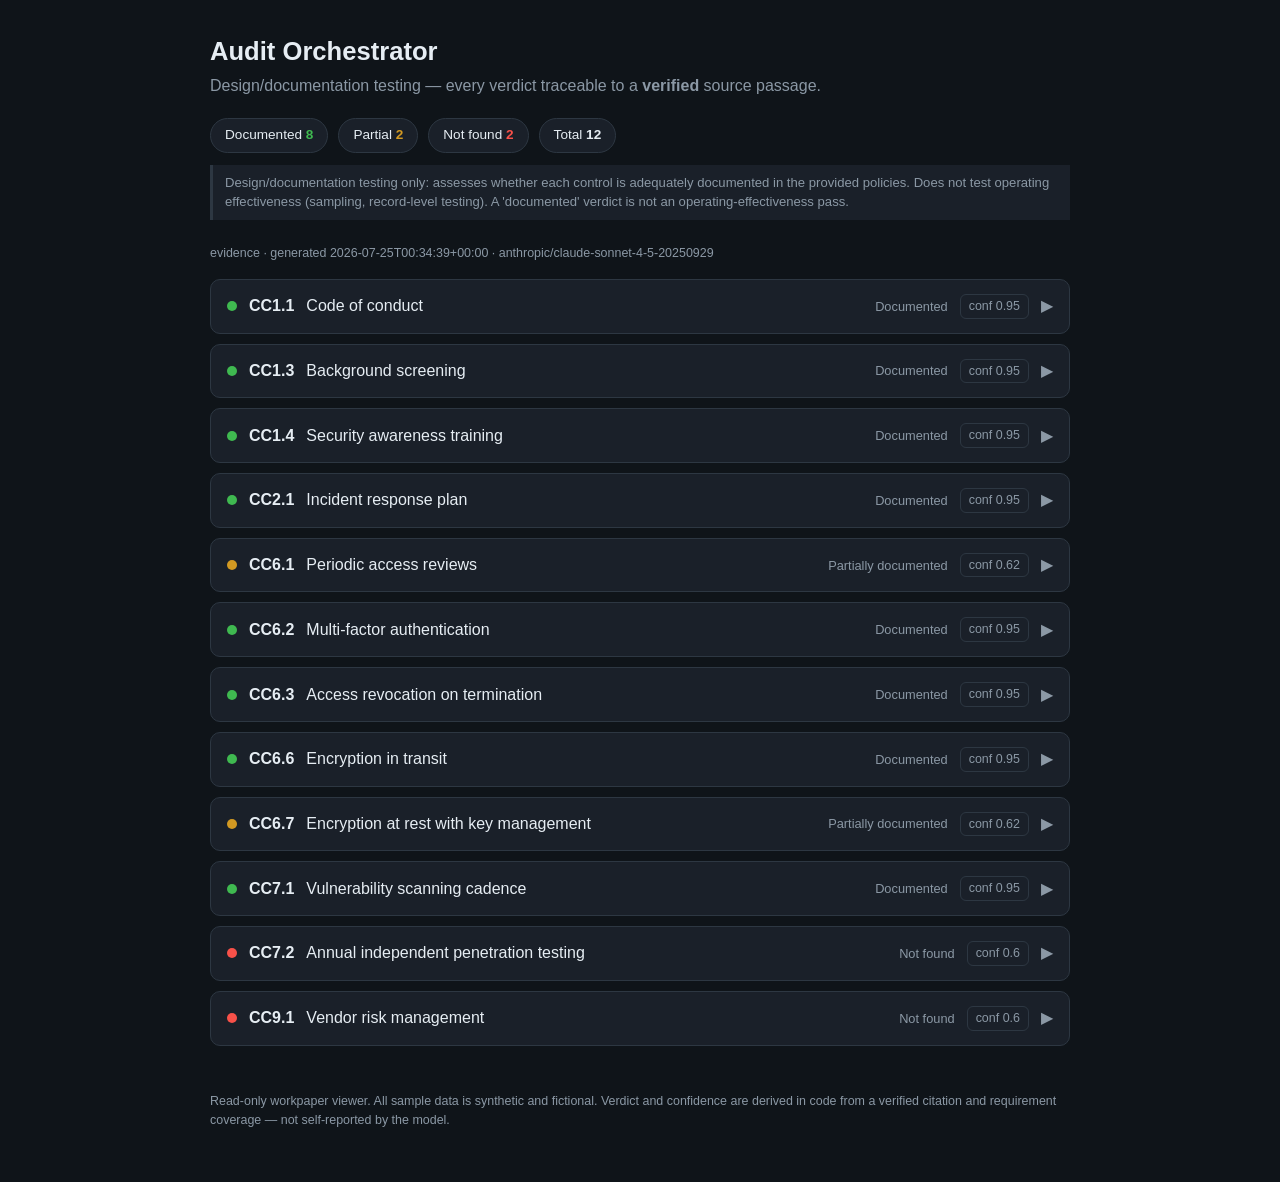
==== viewer/index.html @ 17ad556e "Phase 1: testing-agent core — CLI, workpaper output, and read-only viewer Promote the spike into the" ====
<!DOCTYPE html>
<html lang="en">
<head>
  <meta charset="utf-8" />
  <meta name="viewport" content="width=device-width, initial-scale=1" />
  <title>Audit Orchestrator — Workpaper</title>
  <link rel="stylesheet" href="style.css" />
</head>
<body>
  <header>
    <h1>Audit Orchestrator</h1>
    <p class="tagline">
      Design/documentation testing — every verdict traceable to a
      <strong>verified</strong> source passage.
    </p>
  </header>

  <main id="app">
    <p class="loading">Loading workpaper…</p>
  </main>

  <footer>
    <p>
      Read-only workpaper viewer. All sample data is synthetic and fictional.
      Verdict and confidence are derived in code from a verified citation and
      requirement coverage — not self-reported by the model.
    </p>
  </footer>

  <script src="app.js"></script>
</body>
</html>
---- viewer/style.css ----
:root {
  --bg: #0f1419;
  --panel: #1a2029;
  --panel-2: #222b36;
  --text: #e6edf3;
  --muted: #8b98a5;
  --border: #2d3742;
  --green: #3fb950;
  --amber: #d29922;
  --red: #f85149;
  --accent: #58a6ff;
  --mark: #ffd33d;
}

* { box-sizing: border-box; }

body {
  margin: 0;
  font-family: -apple-system, BlinkMacSystemFont, "Segoe UI", Roboto, Helvetica,
    Arial, sans-serif;
  background: var(--bg);
  color: var(--text);
  line-height: 1.5;
}

header, main, footer {
  max-width: 900px;
  margin: 0 auto;
  padding: 0 20px;
}

header { padding-top: 32px; }
header h1 { margin: 0 0 4px; font-size: 1.6rem; }
.tagline { color: var(--muted); margin: 0 0 8px; }

.summary {
  display: flex;
  gap: 10px;
  flex-wrap: wrap;
  margin: 20px 0 8px;
}
.pill {
  border: 1px solid var(--border);
  border-radius: 999px;
  padding: 6px 14px;
  font-size: 0.85rem;
  background: var(--panel);
}
.pill b { font-variant-numeric: tabular-nums; }
.pill.documented b { color: var(--green); }
.pill.partial b { color: var(--amber); }
.pill.notfound b { color: var(--red); }

.scope-note {
  font-size: 0.82rem;
  color: var(--muted);
  border-left: 3px solid var(--border);
  padding: 8px 12px;
  margin: 12px 0 24px;
  background: var(--panel);
}

.meta { font-size: 0.78rem; color: var(--muted); margin-bottom: 16px; }

.control {
  border: 1px solid var(--border);
  border-radius: 10px;
  margin-bottom: 10px;
  background: var(--panel);
  overflow: hidden;
}
.control-head {
  display: flex;
  align-items: center;
  gap: 12px;
  padding: 14px 16px;
  cursor: pointer;
  user-select: none;
}
.control-head:hover { background: var(--panel-2); }
.dot { width: 10px; height: 10px; border-radius: 50%; flex: none; }
.dot.documented { background: var(--green); }
.dot.partially_documented { background: var(--amber); }
.dot.not_found { background: var(--red); }

.cid { font-weight: 600; font-variant-numeric: tabular-nums; }
.ctitle { flex: 1; color: var(--text); }
.verdict-label { font-size: 0.8rem; color: var(--muted); }
.conf {
  font-size: 0.78rem;
  font-variant-numeric: tabular-nums;
  color: var(--muted);
  border: 1px solid var(--border);
  border-radius: 6px;
  padding: 2px 8px;
}
.chev { color: var(--muted); transition: transform 0.15s; }
.control.open .chev { transform: rotate(90deg); }

.control-body {
  display: none;
  padding: 0 16px 16px;
  border-top: 1px solid var(--border);
}
.control.open .control-body { display: block; }

.field { margin-top: 14px; }
.field .label {
  font-size: 0.72rem;
  text-transform: uppercase;
  letter-spacing: 0.05em;
  color: var(--muted);
  margin-bottom: 4px;
}
.coverage-bar {
  height: 6px;
  border-radius: 3px;
  background: var(--panel-2);
  overflow: hidden;
  max-width: 220px;
}
.coverage-fill { height: 100%; background: var(--accent); }

.evidence-item { margin-top: 10px; }
.evidence-part {
  font-size: 0.8rem;
  color: var(--text);
  margin-bottom: 4px;
}
.evidence-part::before { content: "▸ "; color: var(--accent); }

.citation-box {
  border: 1px solid var(--border);
  border-radius: 8px;
  background: var(--bg);
  margin-top: 6px;
}
.citation-src {
  font-size: 0.78rem;
  color: var(--accent);
  padding: 8px 12px;
  border-bottom: 1px solid var(--border);
}
.doc-render {
  font-size: 0.82rem;
  white-space: pre-wrap;
  padding: 12px;
  max-height: 260px;
  overflow: auto;
  color: var(--muted);
  font-family: ui-monospace, SFMono-Regular, Menlo, monospace;
}
mark {
  background: var(--mark);
  color: #000;
  padding: 1px 2px;
  border-radius: 2px;
}
.rejected {
  color: var(--red);
  font-size: 0.85rem;
  border: 1px dashed var(--red);
  border-radius: 8px;
  padding: 8px 12px;
  margin-top: 6px;
}
.none { color: var(--muted); font-style: italic; }
.loading { color: var(--muted); }
footer { color: var(--muted); font-size: 0.78rem; padding: 24px 20px 40px; }
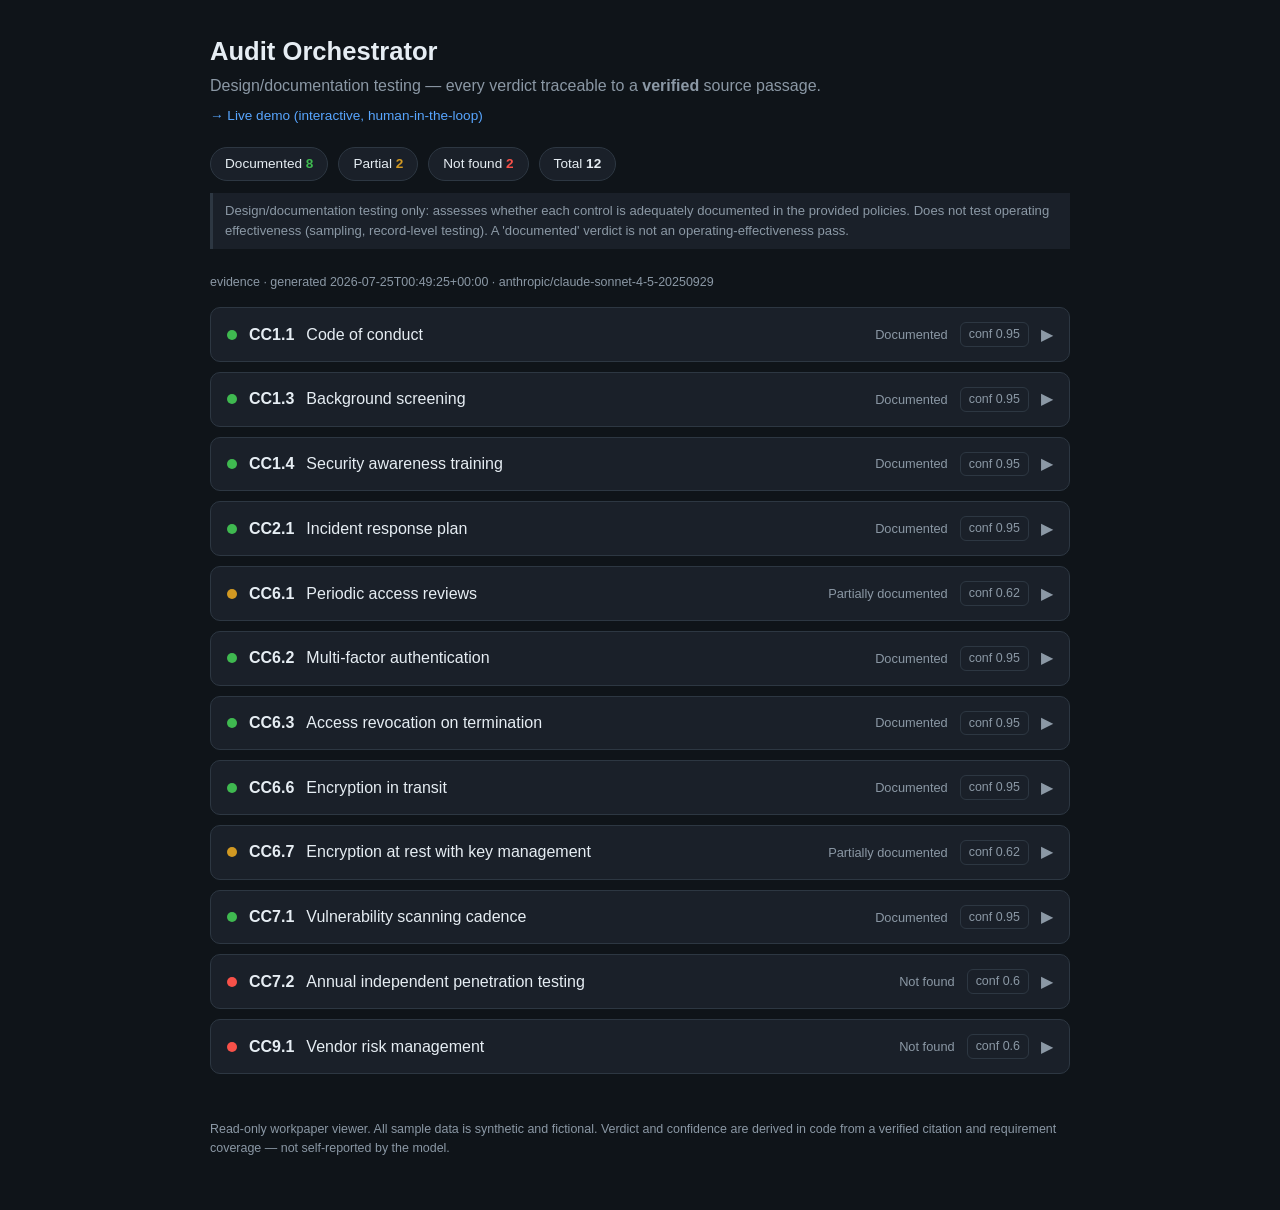
==== commit 6374be8a: "Phase 2: live HITL review loop (LangGraph + SSE) Ports the CLI's assess/verify/score pipeline into a" ====
--- a/viewer/index.html
+++ b/viewer/index.html
@@ -13,6 +13,7 @@
       Design/documentation testing — every verdict traceable to a
       <strong>verified</strong> source passage.
     </p>
+    <p class="nav"><a href="live.html">→ Live demo (interactive, human-in-the-loop)</a></p>
   </header>
 
   <main id="app">
@@ -27,6 +28,7 @@
     </p>
   </footer>
 
+  <script src="render.js"></script>
   <script src="app.js"></script>
 </body>
 </html>
--- a/viewer/style.css
+++ b/viewer/style.css
@@ -32,6 +32,9 @@
 header { padding-top: 32px; }
 header h1 { margin: 0 0 4px; font-size: 1.6rem; }
 .tagline { color: var(--muted); margin: 0 0 8px; }
+.nav { margin: 0 0 16px; font-size: 0.85rem; }
+.nav a { color: var(--accent); text-decoration: none; }
+.nav a:hover { text-decoration: underline; }
 
 .summary {
   display: flex;
@@ -167,3 +170,68 @@
 .none { color: var(--muted); font-style: italic; }
 .loading { color: var(--muted); }
 footer { color: var(--muted); font-size: 0.78rem; padding: 24px 20px 40px; }
+
+/* Live demo (Phase 2) */
+.btn {
+  font: inherit;
+  background: var(--accent);
+  color: #04121f;
+  border: none;
+  border-radius: 8px;
+  padding: 8px 18px;
+  font-weight: 600;
+  cursor: pointer;
+}
+.btn:disabled { opacity: 0.5; cursor: default; }
+.btn.reject { background: var(--red); }
+.btn.ghost {
+  background: transparent;
+  border: 1px solid var(--border);
+  color: var(--text);
+}
+
+.control.state-pending { opacity: 0.5; }
+.control.state-in-progress { border-color: var(--accent); }
+.control.state-needs-review { border-color: var(--amber); }
+.control.state-needs-review .control-body { display: block; }
+
+.review-panel {
+  margin-top: 14px;
+  border: 1px dashed var(--amber);
+  border-radius: 8px;
+  padding: 12px;
+}
+.review-panel textarea {
+  width: 100%;
+  min-height: 50px;
+  font: inherit;
+  background: var(--bg);
+  color: var(--text);
+  border: 1px solid var(--border);
+  border-radius: 6px;
+  padding: 8px;
+  margin: 8px 0;
+  resize: vertical;
+}
+.review-actions { display: flex; gap: 10px; }
+.decision-note {
+  margin-top: 8px;
+  font-size: 0.85rem;
+  color: var(--muted);
+}
+
+.log-panel {
+  border: 1px solid var(--border);
+  border-radius: 10px;
+  background: var(--panel);
+  padding: 10px 14px;
+  margin: 16px 0 24px;
+  max-height: 160px;
+  overflow-y: auto;
+  font-family: ui-monospace, SFMono-Regular, Menlo, monospace;
+  font-size: 0.78rem;
+  color: var(--muted);
+}
+.log-panel div { padding: 2px 0; }
+.log-panel .log-review { color: var(--amber); }
+.log-panel .log-done { color: var(--green); }
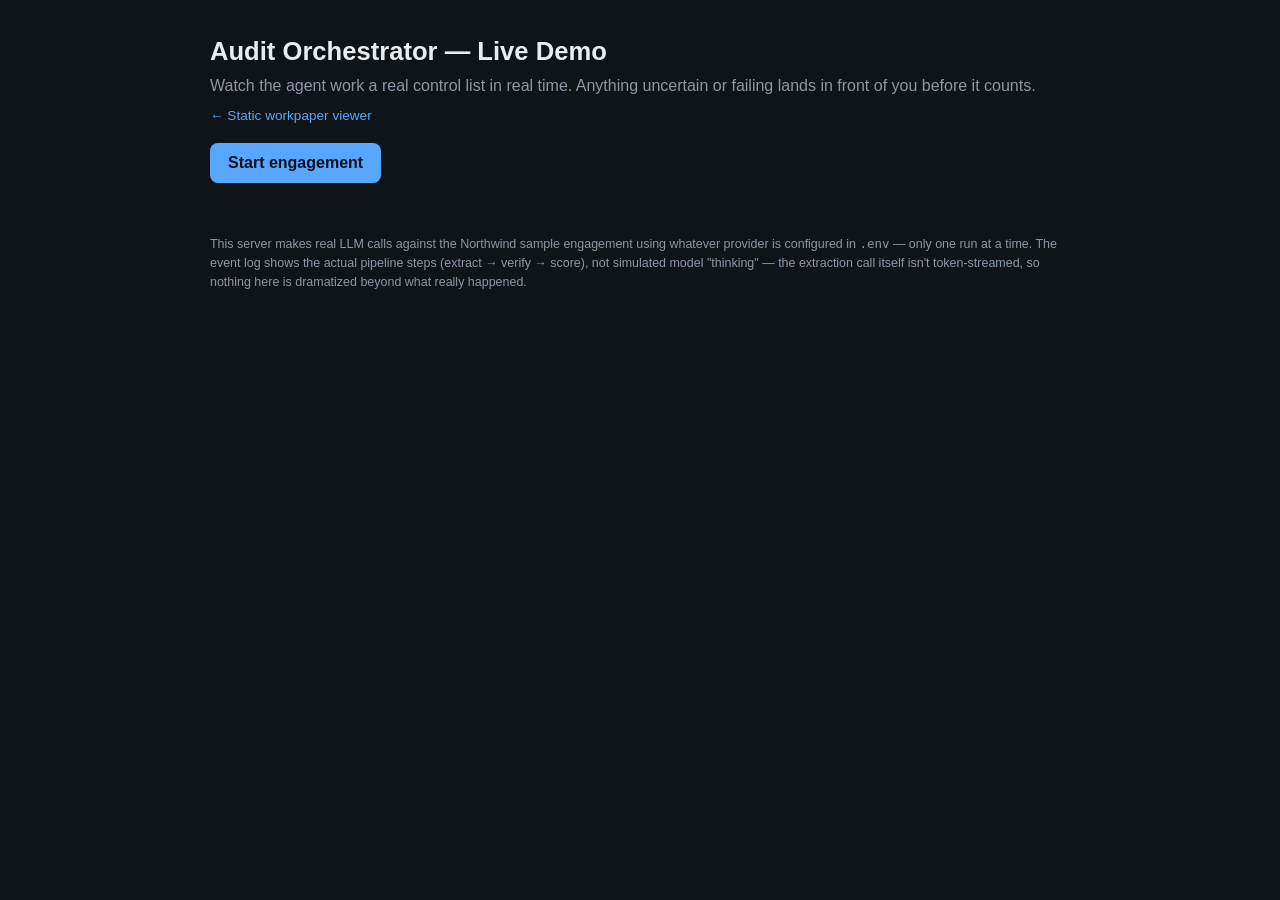
==== commit f799ebfb: "Make the interactive demo the viewer's landing page Swap index.html <-> live.html: the bare demo URL" ====
--- a/viewer/index.html
+++ b/viewer/index.html
@@ -3,32 +3,38 @@
 <head>
   <meta charset="utf-8" />
   <meta name="viewport" content="width=device-width, initial-scale=1" />
-  <title>Audit Orchestrator — Workpaper</title>
+  <title>Audit Orchestrator — Live Demo</title>
   <link rel="stylesheet" href="style.css" />
 </head>
 <body>
   <header>
-    <h1>Audit Orchestrator</h1>
+    <h1>Audit Orchestrator — Live Demo</h1>
     <p class="tagline">
-      Design/documentation testing — every verdict traceable to a
-      <strong>verified</strong> source passage.
+      Watch the agent work a real control list in real time. Anything
+      uncertain or failing lands in front of you before it counts.
     </p>
-    <p class="nav"><a href="live.html">→ Live demo (interactive, human-in-the-loop)</a></p>
+    <p class="nav"><a href="workpaper.html">← Static workpaper viewer</a></p>
   </header>
 
   <main id="app">
-    <p class="loading">Loading workpaper…</p>
+    <p class="loading">
+      <button id="start" class="btn">Start engagement</button>
+    </p>
   </main>
 
   <footer>
     <p>
-      Read-only workpaper viewer. All sample data is synthetic and fictional.
-      Verdict and confidence are derived in code from a verified citation and
-      requirement coverage — not self-reported by the model.
+      This server makes real LLM calls against the Northwind sample
+      engagement using whatever provider is configured in <code>.env</code> —
+      only one run at a time. The event log shows the actual pipeline steps
+      (extract → verify → score), not simulated model "thinking" — the
+      extraction call itself isn't token-streamed, so nothing here is
+      dramatized beyond what really happened.
     </p>
   </footer>
 
+  <script src="config.js"></script>
   <script src="render.js"></script>
-  <script src="app.js"></script>
+  <script src="live.js"></script>
 </body>
 </html>
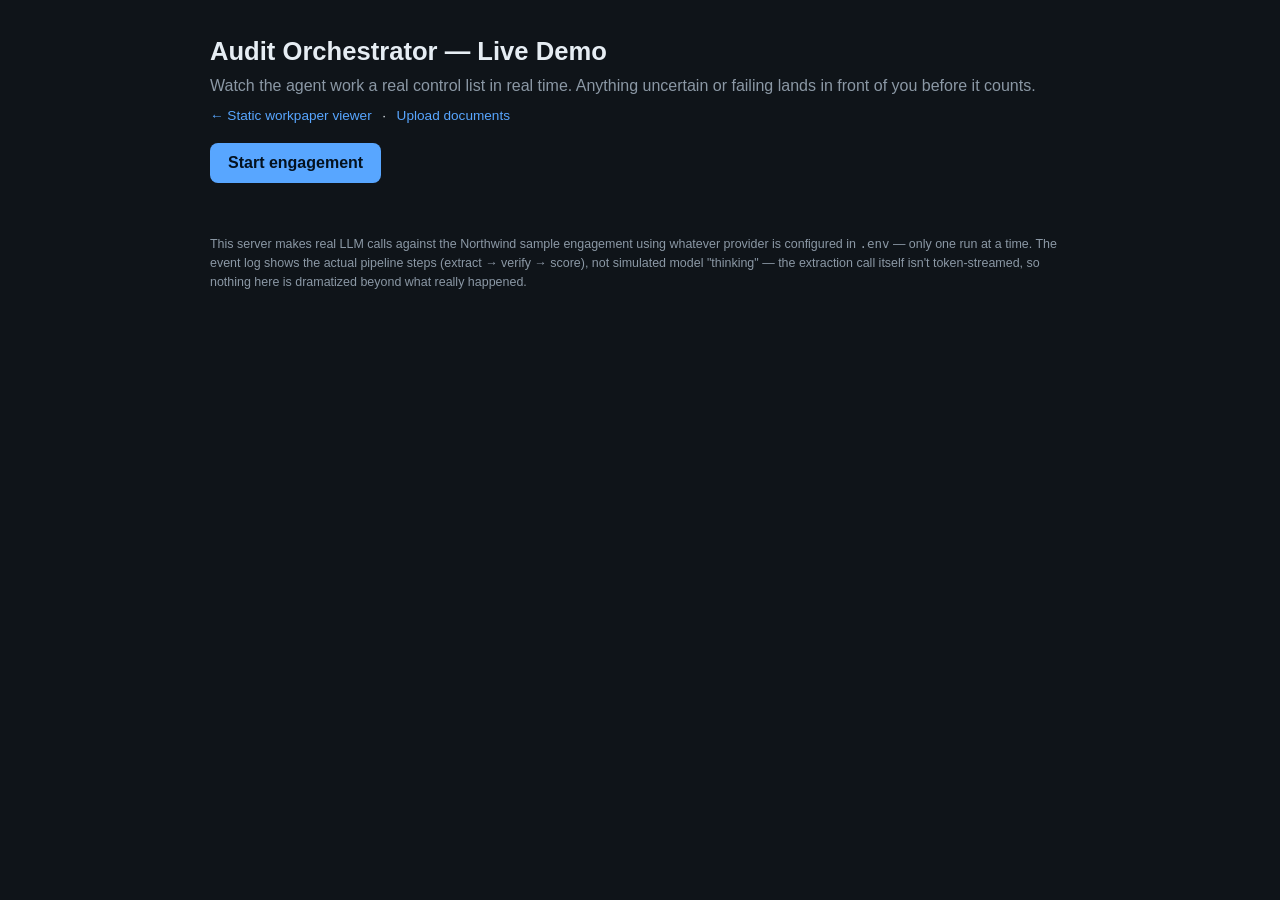
==== commit f97fb883: "Phase 3 upload UI: upload.html with drag-drop, validation, result panel, CLI copy button" ====
--- a/viewer/index.html
+++ b/viewer/index.html
@@ -13,7 +13,11 @@
       Watch the agent work a real control list in real time. Anything
       uncertain or failing lands in front of you before it counts.
     </p>
-    <p class="nav"><a href="workpaper.html">← Static workpaper viewer</a></p>
+    <p class="nav">
+      <a href="workpaper.html">← Static workpaper viewer</a>
+      &ensp;·&ensp;
+      <a href="upload.html">Upload documents</a>
+    </p>
   </header>
 
   <main id="app">
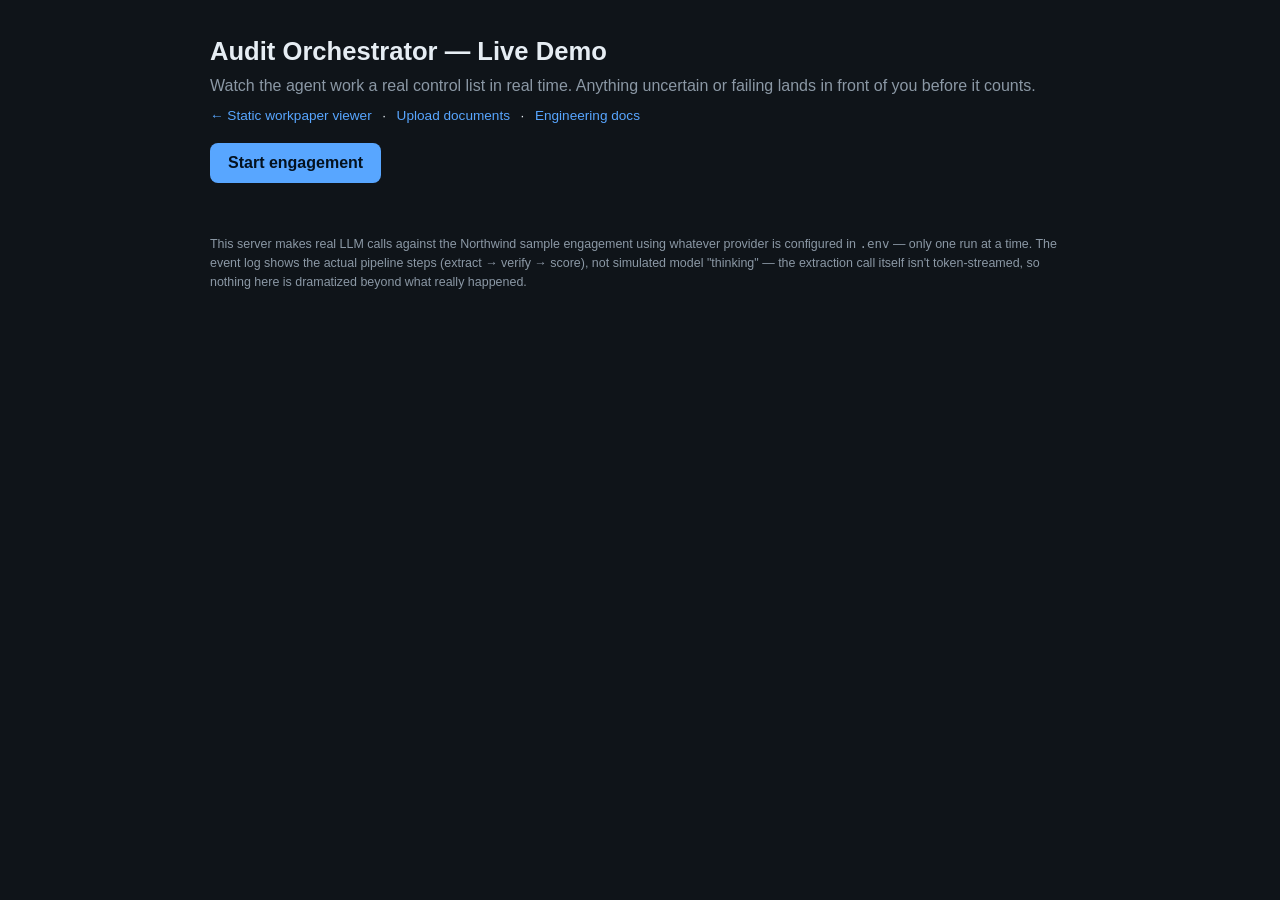
==== commit 6d9fee36: "ci: build & deploy MkDocs site to /engineering path on GitHub Pages" ====
--- a/viewer/index.html
+++ b/viewer/index.html
@@ -17,6 +17,8 @@
       <a href="workpaper.html">← Static workpaper viewer</a>
       &ensp;·&ensp;
       <a href="upload.html">Upload documents</a>
+      &ensp;·&ensp;
+      <a href="engineering/">Engineering docs</a>
     </p>
   </header>
 
